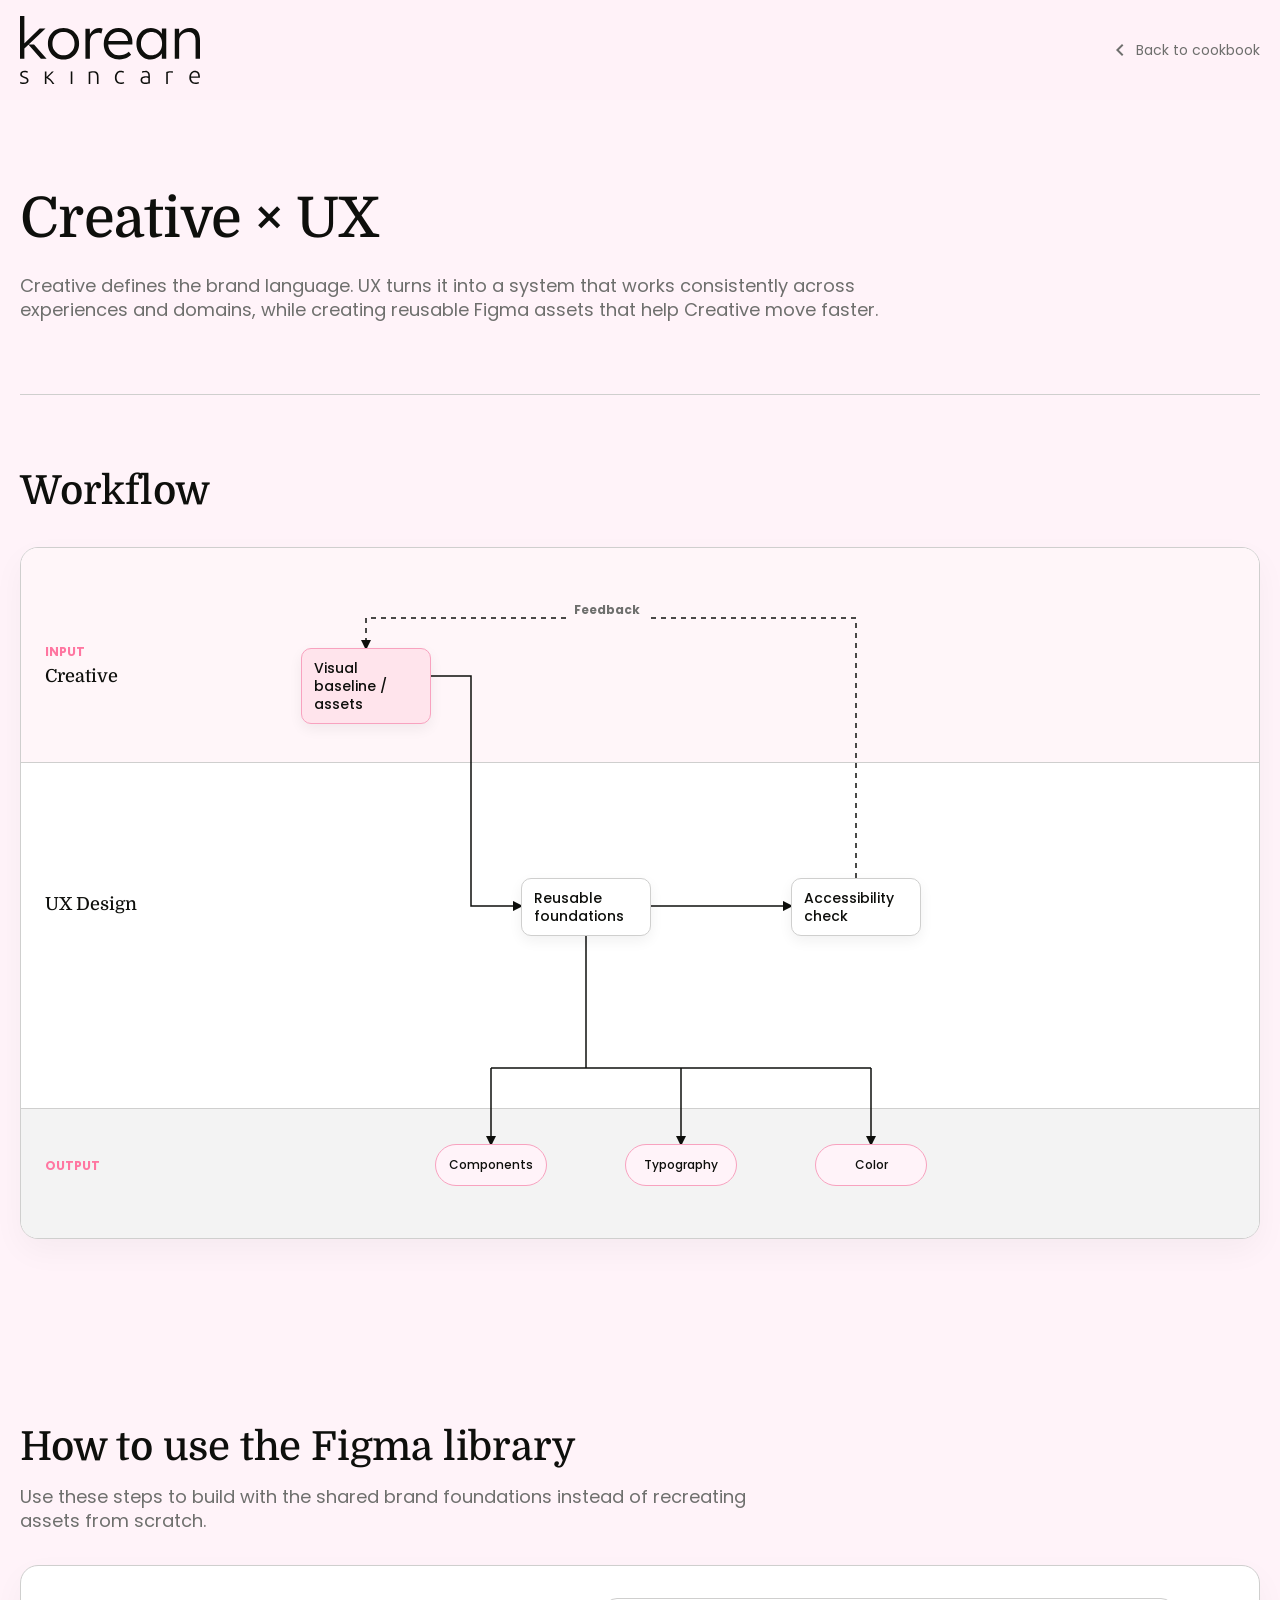
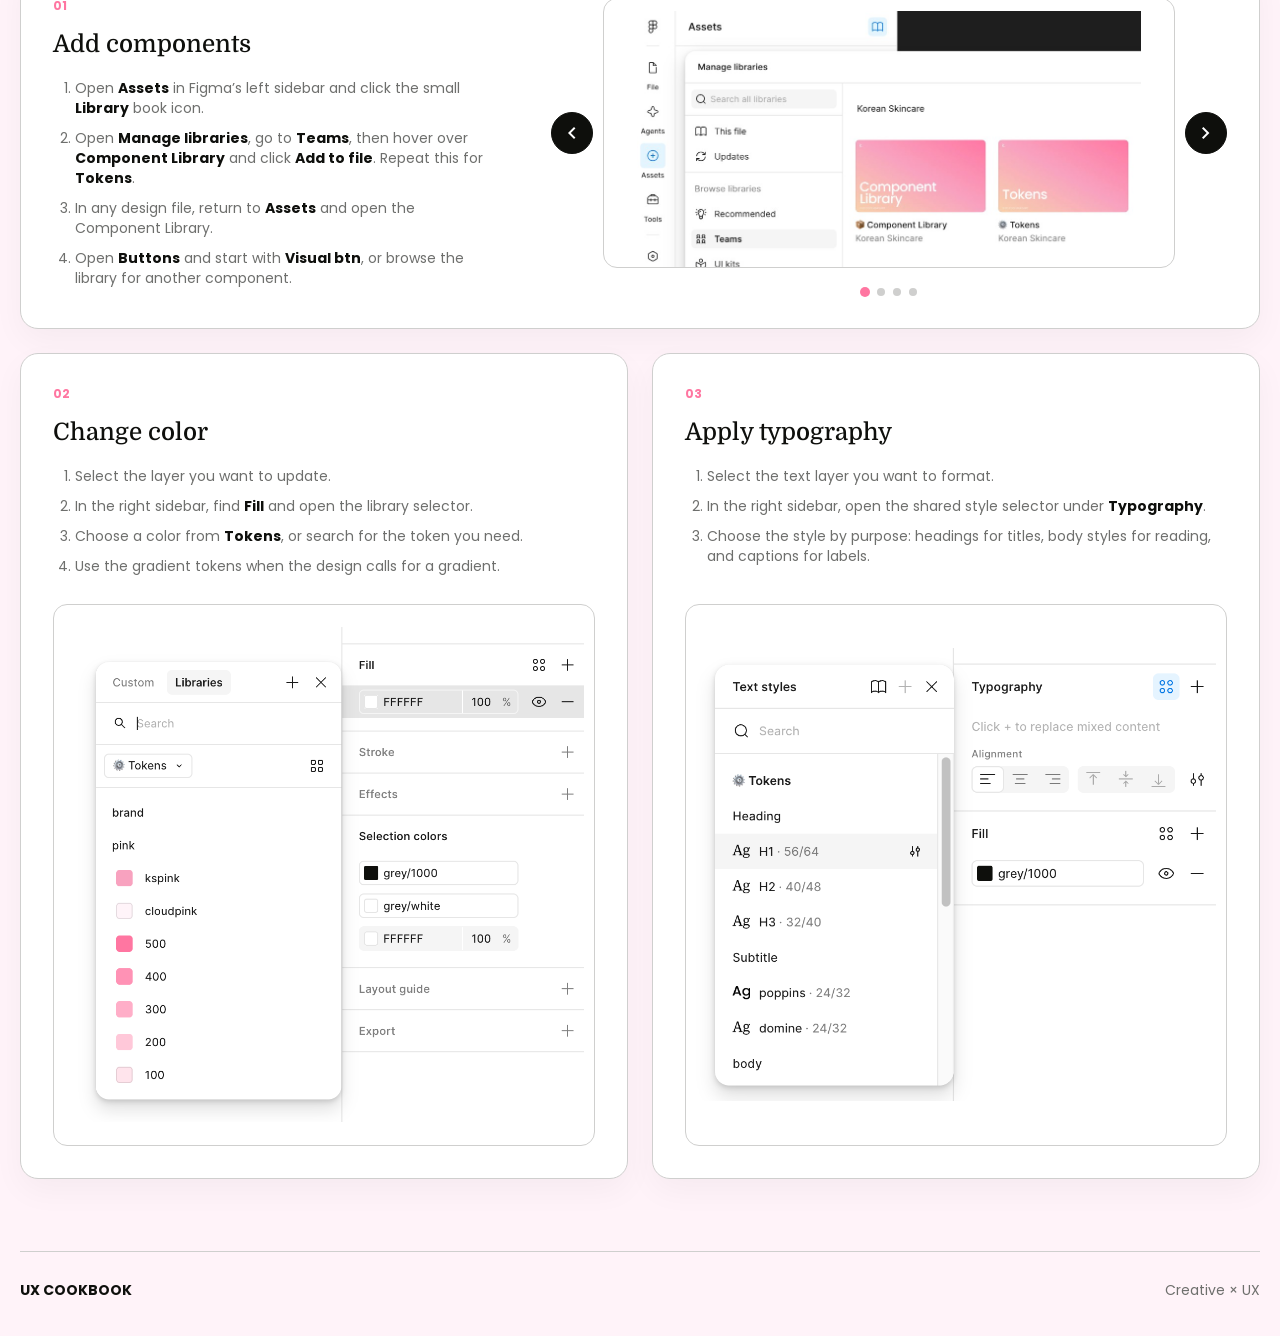
==== creative/index.html @ f83d53e4 "Build the complete UX cookbook experience Co-authored-by: Cursor <cursoragent@cursor.com>" ====
<!DOCTYPE html>
<html lang="en">
<head>
    <meta charset="utf-8"/>
    <meta name="viewport" content="width=device-width, initial-scale=1.0"/>
    <title>Creative × UX | UX Cookbook</title>
    <link href="https://fonts.googleapis.com/css2?family=Domine:wght@500&amp;family=Poppins:wght@400;500;700&amp;display=swap" rel="stylesheet"/>
    <link href="https://fonts.googleapis.com/css2?family=Material+Symbols+Outlined:wght,FILL@100..700,0..1&amp;display=swap" rel="stylesheet"/>
    <link href="../css/design-tokens.css" rel="stylesheet"/>
    <link href="../css/creative.css" rel="stylesheet"/>
</head>
<body class="creative-page">
    <header class="creative-header">
        <a href="../" class="ks-logo-link" aria-label="UX Cookbook home">
            <img src="../assets/logos/korean-skincare-figma.svg" alt="Korean Skincare"/>
        </a>
        <a href="../" class="back-link">
            <span class="plain-chevron material-symbols-outlined" aria-hidden="true">chevron_left</span>
            Back to cookbook
        </a>
    </header>

    <main>
        <section class="creative-hero" aria-labelledby="creative-title">
            <h1 id="creative-title">Creative × UX</h1>
            <p>Creative defines the brand language. UX turns it into a system that works consistently across experiences and domains, while creating reusable Figma assets that help Creative move faster.</p>
        </section>

        <section class="creative-workflow-section" aria-labelledby="creative-workflow-title">
            <h2 id="creative-workflow-title">Workflow</h2>

            <div class="workflow-scroll" tabindex="0" aria-label="Scrollable Creative and UX workflow">
                <div class="workflow-canvas" role="img" aria-label="Creative produces the visual baseline and assets. UX turns them into reusable components, typography, and color, checks accessibility, and sends feedback to Creative.">
                    <div class="workflow-lane workflow-lane--creative" aria-hidden="true"></div>
                    <div class="workflow-lane workflow-lane--ux" aria-hidden="true"></div>
                    <div class="workflow-lane workflow-lane--outputs" aria-hidden="true"></div>

                    <div class="workflow-lane-label workflow-lane-label--creative">
                        <span>Input</span>
                        <strong>Creative</strong>
                    </div>
                    <div class="workflow-lane-label workflow-lane-label--ux">
                        <strong>UX Design</strong>
                    </div>
                    <div class="workflow-lane-label workflow-lane-label--outputs">
                        <span>Output</span>
                    </div>

                    <svg class="workflow-connectors" viewBox="0 0 1180 690" aria-hidden="true" focusable="false">
                        <defs>
                            <marker id="creative-workflow-arrow" viewBox="0 0 10 10" refX="8" refY="5" markerWidth="7" markerHeight="7" orient="auto-start-reverse">
                                <path d="M 0 0 L 10 5 L 0 10 z"></path>
                            </marker>
                        </defs>
                        <path d="M 410 128 H 450 V 358 H 500"></path>
                        <path d="M 630 358 H 770"></path>
                        <path class="workflow-loop" d="M 835 330 V 70 H 345 V 100"></path>
                        <path class="workflow-branch" d="M 565 386 V 520"></path>
                        <path class="workflow-branch" d="M 470 520 H 850"></path>
                        <path d="M 470 520 V 596"></path>
                        <path d="M 660 520 V 596"></path>
                        <path d="M 850 520 V 596"></path>
                    </svg>

                    <article class="workflow-node workflow-node--creative node-visual-baseline">
                        <strong>Visual baseline / assets</strong>
                    </article>

                    <article class="workflow-node workflow-node--ux node-reusable-foundations">
                        <strong>Reusable foundations</strong>
                    </article>

                    <article class="workflow-node workflow-node--ux node-accessibility">
                        <strong>Accessibility check</strong>
                    </article>

                    <span class="feedback-label">Feedback</span>

                    <div class="workflow-output output-components"><span>Components</span></div>
                    <div class="workflow-output output-typography"><span>Typography</span></div>
                    <div class="workflow-output output-color"><span>Color</span></div>
                </div>
            </div>
        </section>

        <section class="figma-guide-section" aria-labelledby="figma-guide-title">
            <div class="guide-heading">
                <h2 id="figma-guide-title">How to use the Figma library</h2>
                <p>Use these steps to build with the shared brand foundations instead of recreating assets from scratch.</p>
            </div>

            <div class="guide-list">
                <article class="guide-step">
                    <div class="guide-step__copy">
                        <span class="guide-step__number">01</span>
                        <h3>Add components</h3>
                        <ol class="guide-instructions">
                            <li>Open <strong>Assets</strong> in Figma’s left sidebar and click the small <strong>Library</strong> book icon.</li>
                            <li>Open <strong>Manage libraries</strong>, go to <strong>Teams</strong>, then hover over <strong>Component Library</strong> and click <strong>Add to file</strong>. Repeat this for <strong>Tokens</strong>.</li>
                            <li>In any design file, return to <strong>Assets</strong> and open the Component Library.</li>
                            <li>Open <strong>Buttons</strong> and start with <strong>Visual btn</strong>, or browse the library for another component.</li>
                        </ol>
                    </div>

                    <figure class="guide-placeholder">
                        <div class="guide-carousel" data-guide-carousel tabindex="0" aria-label="Component setup screenshots">
                            <button class="guide-carousel__arrow guide-carousel__arrow--previous" type="button" data-carousel-previous aria-label="Previous screenshot">
                                <span class="material-symbols-outlined" aria-hidden="true">chevron_left</span>
                            </button>

                            <div class="guide-carousel__viewport">
                                <a class="guide-carousel__slide" href="../assets/creative/figma-manage-libraries.png" target="_blank" rel="noopener noreferrer" data-carousel-slide>
                                    <img src="../assets/creative/figma-manage-libraries.png" alt="Figma Assets panel showing Manage libraries, Teams, Component Library, and Tokens" loading="lazy"/>
                                </a>
                                <a class="guide-carousel__slide" href="../assets/creative/figma-add-to-file.png" target="_blank" rel="noopener noreferrer" data-carousel-slide hidden>
                                    <img src="../assets/creative/figma-add-to-file.png" alt="Figma library card showing the Add to file action" loading="lazy"/>
                                </a>
                                <a class="guide-carousel__slide" href="../assets/creative/figma-component-library.png" target="_blank" rel="noopener noreferrer" data-carousel-slide hidden>
                                    <img src="../assets/creative/figma-component-library.png" alt="Figma Assets panel with the Component Library available" loading="lazy"/>
                                </a>
                                <a class="guide-carousel__slide" href="../assets/creative/figma-visual-button.png" target="_blank" rel="noopener noreferrer" data-carousel-slide hidden>
                                    <img src="../assets/creative/figma-visual-button.png" alt="Figma Component Library opened to Buttons and Visual btn" loading="lazy"/>
                                </a>
                            </div>

                            <button class="guide-carousel__arrow guide-carousel__arrow--next" type="button" data-carousel-next aria-label="Next screenshot">
                                <span class="material-symbols-outlined" aria-hidden="true">chevron_right</span>
                            </button>

                            <div class="guide-carousel__dots" aria-label="Choose screenshot">
                                <button class="is-active" type="button" data-carousel-dot="0" aria-label="Show screenshot 1" aria-current="true"></button>
                                <button type="button" data-carousel-dot="1" aria-label="Show screenshot 2"></button>
                                <button type="button" data-carousel-dot="2" aria-label="Show screenshot 3"></button>
                                <button type="button" data-carousel-dot="3" aria-label="Show screenshot 4"></button>
                            </div>
                        </div>
                    </figure>
                </article>

                <article class="guide-step">
                    <div class="guide-step__copy">
                        <span class="guide-step__number">02</span>
                        <h3>Change color</h3>
                        <ol class="guide-instructions">
                            <li>Select the layer you want to update.</li>
                            <li>In the right sidebar, find <strong>Fill</strong> and open the library selector.</li>
                            <li>Choose a color from <strong>Tokens</strong>, or search for the token you need.</li>
                            <li>Use the gradient tokens when the design calls for a gradient.</li>
                        </ol>
                    </div>

                    <figure class="guide-placeholder">
                        <a class="guide-static-image" href="../assets/creative/figma-color-tokens.png" target="_blank" rel="noopener noreferrer">
                            <img src="../assets/creative/figma-color-tokens.png" alt="Figma Fill library showing Korean Skincare color tokens" loading="lazy"/>
                        </a>
                    </figure>
                </article>

                <article class="guide-step">
                    <div class="guide-step__copy">
                        <span class="guide-step__number">03</span>
                        <h3>Apply typography</h3>
                        <ol class="guide-instructions">
                            <li>Select the text layer you want to format.</li>
                            <li>In the right sidebar, open the shared style selector under <strong>Typography</strong>.</li>
                            <li>Choose the style by purpose: headings for titles, body styles for reading, and captions for labels.</li>
                        </ol>
                    </div>

                    <figure class="guide-placeholder">
                        <a class="guide-static-image" href="../assets/creative/figma-typography-styles.png" target="_blank" rel="noopener noreferrer">
                            <img src="../assets/creative/figma-typography-styles.png" alt="Figma Typography panel showing Korean Skincare shared text styles" loading="lazy"/>
                        </a>
                    </figure>
                </article>
            </div>
        </section>
    </main>

    <footer>
        <a href="../">UX COOKBOOK</a>
        <span>Creative × UX</span>
    </footer>
    <script src="../js/creative.js"></script>
</body>
</html>
---- css/design-tokens.css ----
/*
 * Typography tokens
 * Source: /Users/yannywang/Downloads/tokens/brand.json
 *
 * Domine is reserved for headings and the serif subtitle.
 * Poppins is used for body copy, labels, captions, and controls.
 */
:root {
    /* Brand colors — tokens/brand.json */
    --color-pink-100: #FFE4EC;
    --color-pink-200: #FFC8D9;
    --color-pink-300: #FFADC7;
    --color-pink-400: #FF91B4;
    --color-pink-500: #FF76A1;
    --color-pink-ks: #F8A2BF;
    --color-pink-cloud: #FFF3F9;
    --color-gradient-yellow: #F7D0AA;

    --gradient-180: linear-gradient(180deg, var(--color-pink-500) 0%, var(--color-pink-ks) 50%, var(--color-gradient-yellow) 100%);
    --gradient-225: linear-gradient(225deg, var(--color-pink-500) 0%, var(--color-pink-ks) 50%, var(--color-gradient-yellow) 100%);
    --gradient-270: linear-gradient(270deg, var(--color-pink-500) 0%, var(--color-pink-ks) 50%, var(--color-gradient-yellow) 100%);
    --gradient-315: linear-gradient(270deg, var(--color-pink-500) 0%, var(--color-pink-ks) 50%, var(--color-gradient-yellow) 100%);

    --color-grey-050: #F3F3F3;
    --color-grey-100: #E7E7E7;
    --color-grey-200: #CFCFCE;
    --color-grey-300: #B7B7B6;
    --color-grey-400: #9F9F9E;
    --color-grey-500: #868785;
    --color-grey-600: #6E6F6D;
    --color-grey-700: #565755;
    --color-grey-800: #3E3F3D;
    --color-grey-900: #262724;
    --color-grey-1000: #0E0F0C;
    --color-white: #fff;
    --color-white-a40: rgba(255, 255, 255, 0.4);

    /* Semantic colors — tokens/semantic.json */
    --color-text-primary: var(--color-grey-1000);
    --color-text-default: var(--color-grey-600);
    --color-text-reverse: var(--color-white);
    --color-border-pink: var(--color-pink-ks);
    --color-border-primary: var(--color-grey-200);

    /* Signal colors — tokens/brand.json */
    --color-signal-red-500: #EC0004;
    --color-signal-red-300: #FF3D40;
    --color-signal-orange: #ED6F00;
    --color-signal-green-500: #1C8563;
    --color-signal-green-300: #009C68;

    /* Component aliases — tokens/component.json */
    --color-search-border: var(--color-border-pink);
    --color-search-text: var(--color-text-default);
    --color-announce-gradient: var(--gradient-270);
    --color-announce-light: var(--color-pink-cloud);
    --color-announce-pink: var(--color-pink-500);
    --color-announce-text-primary: var(--color-text-primary);
    --color-announce-text-reverse: var(--color-text-reverse);

    --type-family-heading: 'Domine', serif;
    --type-family-body: 'Poppins', sans-serif;

    --type-h1-size: 56px;
    --type-h1-line: 64px;
    --type-h1-weight: 500;
    --type-h1-tracking: -0.01em;

    --type-h2-size: 40px;
    --type-h2-line: 48px;
    --type-h2-weight: 500;
    --type-h2-tracking: -0.005em;

    --type-h3-size: 32px;
    --type-h3-line: 40px;
    --type-h3-weight: 500;
    --type-h3-tracking: 0;

    --type-subtitle-size: 24px;
    --type-subtitle-line: 32px;
    --type-subtitle-weight: 500;
    --type-subtitle-tracking: 0;

    --type-body-lg-size: 18px;
    --type-body-lg-line: 24px;
    --type-body-md-size: 16px;
    --type-body-md-line: 22px;
    --type-body-sm-size: 14px;
    --type-body-sm-line: 20px;
    --type-body-weight: 400;
    --type-body-tracking: 0;

    --type-caption-lg-size: 12px;
    --type-caption-lg-line: 16px;
    --type-caption-md-size: 10px;
    --type-caption-md-line: 14px;
    --type-caption-sm-size: 8px;
    --type-caption-sm-line: 12px;
    --type-caption-weight: 400;
    --type-caption-tracking: 0;

    --type-button-size: 16px;
    --type-button-line: 24px;
    --type-button-weight: 700;
    --type-button-tracking: 0.05em;
}

body {
    font-family: var(--type-family-body);
    font-size: var(--type-body-md-size);
    line-height: var(--type-body-md-line) !important;
    font-weight: var(--type-body-weight) !important;
    background-color: var(--color-pink-cloud) !important;
}

.ks-logo-link {
    display: inline-flex;
    align-items: center;
    flex: 0 0 auto;
}

.ks-site-nav {
    display: flex;
    align-items: flex-start;
    width: 100%;
    min-height: 100px;
    padding: 16px 20px;
    box-sizing: border-box;
}

.department-card__icon,
.persona-icon,
.metric-icon,
.metric-item-icon,
.design-system-card__icon,
.journey-map__arrow,
.solution-flow-slider__handle,
.ds-spec-icon-item__box,
.ds-spec-banner__icon-wrap,
.ds-spec-wishlist__icon-wrap {
    display: inline-flex;
    align-items: center;
    justify-content: center;
    background: var(--color-pink-ks) !important;
    color: var(--color-grey-1000) !important;
}

.department-card__icon {
    width: 48px;
    height: 48px;
    flex: 0 0 48px;
    border-radius: 9999px;
}

.department-card__number,
.department-card__title,
.department-card__copy,
.department-card__cta {
    transition: color 0.2s ease;
}

.department-card:hover .department-card__number,
.department-card:hover .department-card__title,
.department-card:hover .department-card__copy,
.department-card:hover .department-card__cta {
    color: var(--color-pink-500) !important;
}

.department-card__chevron {
    padding: 0 !important;
    border-radius: 0;
    background: transparent !important;
    color: currentColor !important;
}

.material-symbols-outlined {
    box-sizing: content-box;
    padding: 4px;
    border-radius: 9999px;
    background: var(--color-pink-ks) !important;
    color: var(--color-grey-1000) !important;
}

.material-symbols-outlined.department-card__chevron {
    padding: 0 !important;
    border-radius: 0;
    background: transparent !important;
    color: inherit !important;
}

:where(
    .department-card__icon,
    .persona-icon,
    .metric-icon,
    .metric-item-icon,
    .design-system-card__icon,
    .journey-map__arrow,
    .solution-flow-slider__handle,
    .ds-spec-icon-item__box,
    .ds-spec-banner__icon-wrap,
    .ds-spec-wishlist__icon-wrap
) > .material-symbols-outlined {
    padding: 0;
    background: transparent !important;
}

#scroll-top {
    background: var(--color-pink-ks) !important;
    color: var(--color-grey-1000) !important;
}

#scroll-top > .material-symbols-outlined {
    background: transparent !important;
}

.fade-in {
    opacity: 1 !important;
    transform: none !important;
}

@media (min-width: 640px) {
    .ks-site-nav {
        padding-left: 40px;
        padding-right: 40px;
    }
}

@media (min-width: 768px) {
    .ks-site-nav {
        padding-left: 60px;
        padding-right: 60px;
    }
}

:where(h1, h2, h3, h4, h5, h6) {
    font-family: var(--type-family-heading);
}

:where(h1) {
    font-size: var(--type-h1-size);
    line-height: var(--type-h1-line);
    font-weight: var(--type-h1-weight);
    letter-spacing: var(--type-h1-tracking);
}

:where(h2) {
    font-size: var(--type-h2-size);
    line-height: var(--type-h2-line);
    font-weight: var(--type-h2-weight);
    letter-spacing: var(--type-h2-tracking);
}

:where(h3) {
    font-size: var(--type-h3-size);
    line-height: var(--type-h3-line);
    font-weight: var(--type-h3-weight);
    letter-spacing: var(--type-h3-tracking);
}

:where(h4, h5, h6) {
    font-size: var(--type-subtitle-size);
    line-height: var(--type-subtitle-line);
    font-weight: var(--type-subtitle-weight);
    letter-spacing: var(--type-subtitle-tracking);
}

:where(button, input, select, textarea) {
    font-family: var(--type-family-body);
}

.font-display,
.font-headline-lg,
.font-headline-lg-mobile,
.font-headline-md,
.font-subtitle-domine {
    font-family: var(--type-family-heading) !important;
}

.font-body,
.font-body-lg,
.font-body-md,
.font-body-sm,
.font-caption,
.font-label-caps,
.font-subtitle {
    font-family: var(--type-family-body) !important;
}

.font-sans {
    font-family: var(--type-family-body) !important;
}

.font-serif {
    font-family: var(--type-family-heading) !important;
}

.font-thin,
.font-extralight,
.font-light,
.font-normal {
    font-weight: 400 !important;
}

.font-medium,
.font-semibold {
    font-weight: 500 !important;
}

.font-bold,
.font-extrabold,
.font-black {
    font-weight: 700 !important;
}

.tracking-tighter,
.tracking-tight {
    letter-spacing: var(--type-h2-tracking) !important;
}

.tracking-normal,
.tracking-wide,
.tracking-wider,
.tracking-widest {
    letter-spacing: 0 !important;
}

/* Keep Tailwind's generic size utilities on the supplied token scale. */
.text-xs:not(.material-symbols-outlined) {
    font-size: var(--type-caption-lg-size) !important;
    line-height: var(--type-caption-lg-line) !important;
}

.text-sm:not(.material-symbols-outlined) {
    font-size: var(--type-body-sm-size) !important;
    line-height: var(--type-body-sm-line) !important;
}

.text-base:not(.material-symbols-outlined) {
    font-size: var(--type-body-md-size) !important;
    line-height: var(--type-body-md-line) !important;
}

.text-lg:not(.material-symbols-outlined) {
    font-size: var(--type-body-lg-size) !important;
    line-height: var(--type-body-lg-line) !important;
}

.text-xl:not(.material-symbols-outlined),
.text-2xl:not(.material-symbols-outlined) {
    font-size: var(--type-subtitle-size) !important;
    line-height: var(--type-subtitle-line) !important;
}

.text-3xl:not(.material-symbols-outlined) {
    font-size: var(--type-h3-size) !important;
    line-height: var(--type-h3-line) !important;
}

.text-4xl:not(.material-symbols-outlined) {
    font-size: var(--type-h2-size) !important;
    line-height: var(--type-h2-line) !important;
}

.text-5xl:not(.material-symbols-outlined),
.text-6xl:not(.material-symbols-outlined),
.text-7xl:not(.material-symbols-outlined),
.text-8xl:not(.material-symbols-outlined),
.text-9xl:not(.material-symbols-outlined) {
    font-size: var(--type-h1-size) !important;
    line-height: var(--type-h1-line) !important;
}

.text-display {
    font-size: var(--type-h1-size) !important;
    line-height: var(--type-h1-line) !important;
    font-weight: var(--type-h1-weight) !important;
    letter-spacing: var(--type-h1-tracking) !important;
}

.text-headline-lg {
    font-size: var(--type-h2-size) !important;
    line-height: var(--type-h2-line) !important;
    font-weight: var(--type-h2-weight) !important;
    letter-spacing: var(--type-h2-tracking) !important;
}

.text-headline-lg-mobile,
.text-headline-md {
    font-size: var(--type-h3-size) !important;
    line-height: var(--type-h3-line) !important;
    font-weight: var(--type-h3-weight) !important;
    letter-spacing: var(--type-h3-tracking) !important;
}

.text-subtitle,
.text-subtitle-domine {
    font-size: var(--type-subtitle-size) !important;
    line-height: var(--type-subtitle-line) !important;
    font-weight: var(--type-subtitle-weight) !important;
    letter-spacing: var(--type-subtitle-tracking) !important;
}

.text-body-lg {
    font-size: var(--type-body-lg-size) !important;
    line-height: var(--type-body-lg-line) !important;
    font-weight: var(--type-body-weight) !important;
}

.text-body-md {
    font-size: var(--type-body-md-size) !important;
    line-height: var(--type-body-md-line) !important;
    font-weight: var(--type-body-weight) !important;
}

.text-body-sm {
    font-size: var(--type-body-sm-size) !important;
    line-height: var(--type-body-sm-line) !important;
    font-weight: var(--type-body-weight) !important;
}

.text-caption,
.text-caption-lg {
    font-size: var(--type-caption-lg-size) !important;
    line-height: var(--type-caption-lg-line) !important;
    font-weight: var(--type-caption-weight) !important;
}

.text-caption-md,
.text-label-caps {
    font-size: var(--type-caption-md-size) !important;
    line-height: var(--type-caption-md-line) !important;
    font-weight: var(--type-caption-weight) !important;
    letter-spacing: 0 !important;
}

.text-caption-sm {
    font-size: var(--type-caption-sm-size) !important;
    line-height: var(--type-caption-sm-line) !important;
    font-weight: var(--type-caption-weight) !important;
}

.text-button,
.type-button {
    font-family: var(--type-family-body) !important;
    font-size: var(--type-button-size) !important;
    line-height: var(--type-button-line) !important;
    font-weight: var(--type-button-weight) !important;
    letter-spacing: var(--type-button-tracking) !important;
    text-transform: uppercase;
}

.type-h1 {
    font-family: var(--type-family-heading) !important;
    font-size: var(--type-h1-size) !important;
    line-height: var(--type-h1-line) !important;
    font-weight: var(--type-h1-weight) !important;
    letter-spacing: var(--type-h1-tracking) !important;
}

.type-h2 {
    font-family: var(--type-family-heading) !important;
    font-size: var(--type-h2-size) !important;
    line-height: var(--type-h2-line) !important;
    font-weight: var(--type-h2-weight) !important;
    letter-spacing: var(--type-h2-tracking) !important;
}

.type-h3 {
    font-family: var(--type-family-heading) !important;
    font-size: var(--type-h3-size) !important;
    line-height: var(--type-h3-line) !important;
    font-weight: var(--type-h3-weight) !important;
    letter-spacing: var(--type-h3-tracking) !important;
}

.type-subtitle,
.type-subtitle-domine {
    font-size: var(--type-subtitle-size) !important;
    line-height: var(--type-subtitle-line) !important;
    font-weight: var(--type-subtitle-weight) !important;
    letter-spacing: 0 !important;
}

.type-subtitle {
    font-family: var(--type-family-body) !important;
}

.type-subtitle-domine {
    font-family: var(--type-family-heading) !important;
}

.type-body-lg,
.type-body-md,
.type-body-sm,
.type-caption-lg,
.type-caption-md,
.type-caption-sm {
    font-family: var(--type-family-body) !important;
    font-weight: var(--type-body-weight) !important;
    letter-spacing: 0 !important;
}

.type-body-lg {
    font-size: var(--type-body-lg-size) !important;
    line-height: var(--type-body-lg-line) !important;
}

.type-body-md {
    font-size: var(--type-body-md-size) !important;
    line-height: var(--type-body-md-line) !important;
}

.type-body-sm {
    font-size: var(--type-body-sm-size) !important;
    line-height: var(--type-body-sm-line) !important;
}

.type-caption-lg {
    font-size: var(--type-caption-lg-size) !important;
    line-height: var(--type-caption-lg-line) !important;
}

.type-caption-md {
    font-size: var(--type-caption-md-size) !important;
    line-height: var(--type-caption-md-line) !important;
}

.type-caption-sm {
    font-size: var(--type-caption-sm-size) !important;
    line-height: var(--type-caption-sm-line) !important;
}

@media (max-width: 767px) {
    .text-display {
        font-size: var(--type-h2-size) !important;
        line-height: var(--type-h2-line) !important;
        letter-spacing: var(--type-h2-tracking) !important;
    }
}

@media (min-width: 640px) {
    .sm\:text-sm:not(.material-symbols-outlined) {
        font-size: var(--type-body-sm-size) !important;
        line-height: var(--type-body-sm-line) !important;
    }

    .sm\:text-base:not(.material-symbols-outlined) {
        font-size: var(--type-body-md-size) !important;
        line-height: var(--type-body-md-line) !important;
    }

    .sm\:text-lg:not(.material-symbols-outlined) {
        font-size: var(--type-body-lg-size) !important;
        line-height: var(--type-body-lg-line) !important;
    }

    .sm\:text-xl:not(.material-symbols-outlined),
    .sm\:text-2xl:not(.material-symbols-outlined) {
        font-size: var(--type-subtitle-size) !important;
        line-height: var(--type-subtitle-line) !important;
    }

    .sm\:text-3xl:not(.material-symbols-outlined) {
        font-size: var(--type-h3-size) !important;
        line-height: var(--type-h3-line) !important;
    }

    .sm\:text-4xl:not(.material-symbols-outlined) {
        font-size: var(--type-h2-size) !important;
        line-height: var(--type-h2-line) !important;
    }

    .sm\:text-5xl:not(.material-symbols-outlined),
    .sm\:text-6xl:not(.material-symbols-outlined) {
        font-size: var(--type-h1-size) !important;
        line-height: var(--type-h1-line) !important;
    }
}

@media (min-width: 768px) {
    .md\:text-sm:not(.material-symbols-outlined) {
        font-size: var(--type-body-sm-size) !important;
        line-height: var(--type-body-sm-line) !important;
    }

    .md\:text-base:not(.material-symbols-outlined) {
        font-size: var(--type-body-md-size) !important;
        line-height: var(--type-body-md-line) !important;
    }

    .md\:text-lg:not(.material-symbols-outlined) {
        font-size: var(--type-body-lg-size) !important;
        line-height: var(--type-body-lg-line) !important;
    }

    .md\:text-xl:not(.material-symbols-outlined),
    .md\:text-2xl:not(.material-symbols-outlined) {
        font-size: var(--type-subtitle-size) !important;
        line-height: var(--type-subtitle-line) !important;
    }

    .md\:text-3xl:not(.material-symbols-outlined) {
        font-size: var(--type-h3-size) !important;
        line-height: var(--type-h3-line) !important;
    }

    .md\:text-4xl:not(.material-symbols-outlined) {
        font-size: var(--type-h2-size) !important;
        line-height: var(--type-h2-line) !important;
    }

    .md\:text-5xl:not(.material-symbols-outlined),
    .md\:text-6xl:not(.material-symbols-outlined) {
        font-size: var(--type-h1-size) !important;
        line-height: var(--type-h1-line) !important;
    }
}
---- css/creative.css ----
* {
    box-sizing: border-box;
}

html {
    scroll-behavior: smooth;
}

body {
    margin: 0;
    color: var(--color-text-primary);
}

a {
    color: inherit;
    text-decoration: none;
}

.creative-header {
    display: flex;
    align-items: center;
    justify-content: space-between;
    min-height: 100px;
    padding: 16px 20px;
    background: color-mix(in srgb, var(--color-pink-cloud) 88%, transparent);
}

.back-link {
    display: inline-flex;
    align-items: center;
    gap: 4px;
    color: var(--color-text-default);
    font-size: var(--type-body-sm-size);
    line-height: var(--type-body-sm-line);
    transition: color 0.2s ease;
}

.back-link:hover {
    color: var(--color-pink-500);
}

.plain-chevron.material-symbols-outlined {
    padding: 0 !important;
    border-radius: 0;
    background: transparent !important;
    color: inherit !important;
}

main,
footer {
    width: min(100%, 1280px);
    margin: 0 auto;
    padding-right: 20px;
    padding-left: 20px;
}

.creative-hero {
    padding: 88px 0 72px;
    border-bottom: 1px solid var(--color-border-primary);
}

.creative-hero h1,
.creative-workflow-section h2 {
    margin: 0;
    font-family: var(--type-family-heading);
    font-weight: 500;
}

.creative-hero h1 {
    font-size: clamp(44px, 7vw, var(--type-h1-size));
    line-height: 1.1;
    letter-spacing: var(--type-h1-tracking);
}

.creative-hero p {
    max-width: 860px;
    margin: 24px 0 0;
    color: var(--color-text-default);
    font-size: var(--type-body-lg-size);
    line-height: var(--type-body-lg-line);
}

.creative-workflow-section {
    padding: 72px 0 112px;
}

.creative-workflow-section h2 {
    margin-bottom: 32px;
    font-size: var(--type-h2-size);
    line-height: var(--type-h2-line);
    letter-spacing: var(--type-h2-tracking);
}

.workflow-scroll {
    overflow-x: auto;
    border: 1px solid var(--color-border-primary);
    border-radius: 18px;
    background: var(--color-white);
    box-shadow: 0 12px 32px color-mix(in srgb, var(--color-grey-1000) 4%, transparent);
    scrollbar-color: var(--color-pink-500) transparent;
    scrollbar-width: thin;
}

.workflow-canvas {
    position: relative;
    width: max(100%, 1180px);
    height: 690px;
    overflow: hidden;
}

.workflow-lane {
    position: absolute;
    right: 0;
    left: 0;
}

.workflow-lane--creative {
    top: 0;
    height: 214px;
    background: color-mix(in srgb, var(--color-pink-100) 32%, var(--color-white));
}

.workflow-lane--ux {
    top: 214px;
    height: 346px;
    border-top: 1px solid var(--color-border-primary);
    background: var(--color-white);
}

.workflow-lane--outputs {
    top: 560px;
    height: 130px;
    border-top: 1px solid var(--color-border-primary);
    background: var(--color-grey-050);
}

.workflow-lane-label {
    position: absolute;
    left: 24px;
    z-index: 2;
    display: grid;
    width: 130px;
}

.workflow-lane-label--creative {
    top: 96px;
}

.workflow-lane-label--ux {
    top: 340px;
}

.workflow-lane-label--outputs {
    top: 610px;
}

.workflow-lane-label span {
    color: var(--color-pink-500);
    font-size: var(--type-caption-lg-size);
    line-height: var(--type-caption-lg-line);
    font-weight: 700;
    text-transform: uppercase;
}

.workflow-lane-label strong {
    margin-top: 4px;
    font-family: var(--type-family-heading);
    font-size: var(--type-body-lg-size);
    line-height: var(--type-body-lg-line);
    font-weight: 500;
}

.workflow-connectors {
    position: absolute;
    z-index: 1;
    inset: 0;
    width: 1180px;
    height: 690px;
    pointer-events: none;
}

.workflow-connectors > path {
    fill: none;
    stroke: var(--color-grey-1000);
    stroke-width: 1.5;
    marker-end: url("#creative-workflow-arrow");
}

.workflow-connectors marker path {
    fill: var(--color-grey-1000);
}

.workflow-connectors > .workflow-loop {
    stroke-dasharray: 5 5;
}

.workflow-connectors > .workflow-branch {
    marker-end: none;
}

.workflow-node {
    position: absolute;
    z-index: 2;
    display: flex;
    flex-direction: column;
    justify-content: center;
    width: 130px;
    min-height: 56px;
    padding: 10px 12px;
    border: 1px solid var(--color-border-primary);
    border-radius: 10px;
    background: var(--color-white);
    box-shadow: 0 5px 14px color-mix(in srgb, var(--color-grey-1000) 6%, transparent);
}

.workflow-node strong {
    font-size: var(--type-body-sm-size);
    line-height: 18px;
    font-weight: 500;
}

.workflow-node--creative {
    border-color: var(--color-pink-ks);
    background: var(--color-pink-100);
}

.node-visual-baseline {
    top: 100px;
    left: 280px;
}

.node-reusable-foundations {
    top: 330px;
    left: 500px;
}

.node-accessibility {
    top: 330px;
    left: 770px;
}

.feedback-label {
    position: absolute;
    z-index: 2;
    top: 51px;
    left: 545px;
    padding: 3px 8px;
    background: color-mix(in srgb, var(--color-pink-100) 32%, var(--color-white));
    color: var(--color-text-default);
    font-size: var(--type-caption-lg-size);
    line-height: var(--type-caption-lg-line);
    font-weight: 700;
}

.workflow-output {
    position: absolute;
    top: 596px;
    z-index: 2;
    display: flex;
    align-items: center;
    justify-content: center;
    width: 112px;
    min-height: 42px;
    padding: 8px 10px;
    border: 1px solid var(--color-pink-ks);
    border-radius: 9999px;
    background: var(--color-pink-cloud);
    color: var(--color-grey-1000);
    font-size: var(--type-caption-lg-size);
    line-height: var(--type-caption-lg-line);
    font-weight: 500;
    text-align: center;
}

.output-components {
    left: 414px;
}

.output-typography {
    left: 604px;
}

.output-color {
    left: 794px;
}

.figma-guide-section {
    padding: 72px 0;
    border-bottom: 1px solid var(--color-border-primary);
}

.guide-heading {
    max-width: 760px;
    margin-bottom: 32px;
}

.guide-heading h2,
.guide-step h3 {
    margin: 0;
    font-family: var(--type-family-heading);
    font-weight: 500;
}

.guide-heading h2 {
    font-size: var(--type-h2-size);
    line-height: var(--type-h2-line);
    letter-spacing: var(--type-h2-tracking);
}

.guide-heading p {
    margin: 14px 0 0;
    color: var(--color-text-default);
    font-size: var(--type-body-lg-size);
    line-height: var(--type-body-lg-line);
}

.guide-list {
    display: grid;
    grid-template-columns: repeat(2, minmax(0, 1fr));
    gap: 24px;
}

.guide-step {
    display: grid;
    grid-template-columns: minmax(280px, 0.8fr) minmax(420px, 1.2fr);
    gap: 48px;
    align-items: start;
    padding: 32px;
    border: 1px solid var(--color-border-primary);
    border-radius: 18px;
    background: var(--color-white);
    box-shadow: 0 12px 32px color-mix(in srgb, var(--color-grey-1000) 4%, transparent);
}

.guide-step:first-child {
    grid-column: 1 / -1;
}

.guide-step:not(:first-child) {
    grid-template-columns: 1fr;
    gap: 28px;
}

.guide-step:not(:first-child) .guide-step__copy {
    min-height: 190px;
}

.guide-step:not(:first-child) .guide-static-image {
    height: auto;
    aspect-ratio: 1 / 1;
}

.guide-step__number {
    display: block;
    margin-bottom: 14px;
    color: var(--color-pink-500);
    font-size: var(--type-caption-lg-size);
    line-height: var(--type-caption-lg-line);
    font-weight: 700;
}

.guide-step h3 {
    font-size: var(--type-subtitle-size);
    line-height: var(--type-subtitle-line);
}

.guide-step__copy > p {
    margin: 14px 0 0;
    color: var(--color-text-default);
    font-size: var(--type-body-md-size);
    line-height: var(--type-body-md-line);
}

.guide-instructions {
    display: grid;
    gap: 10px;
    margin: 18px 0 0;
    padding-left: 22px;
    color: var(--color-text-default);
    font-size: var(--type-body-sm-size);
    line-height: var(--type-body-sm-line);
}

.guide-instructions strong {
    color: var(--color-grey-1000);
}

.guide-image-note {
    margin-top: 28px;
    padding: 16px;
    border-left: 3px solid var(--color-pink-500);
    background: var(--color-pink-100);
}

.guide-image-note strong {
    font-size: var(--type-body-sm-size);
    line-height: var(--type-body-sm-line);
}

.guide-image-note p {
    margin: 6px 0 0;
    color: var(--color-text-default);
    font-size: var(--type-body-sm-size);
    line-height: var(--type-body-sm-line);
}

.guide-placeholder {
    margin: 0;
}

.guide-static-image {
    display: grid;
    place-items: center;
    height: 300px;
    overflow: hidden;
    border: 1px solid var(--color-border-primary);
    border-radius: 14px;
    background: var(--color-white);
    cursor: zoom-in;
    transition: border-color 0.2s ease, transform 0.2s ease;
}

.guide-static-image:hover {
    border-color: var(--color-pink-500);
    transform: translateY(-2px);
}

.guide-static-image img {
    display: block;
    width: calc(100% - 20px);
    height: calc(100% - 20px);
    object-fit: contain;
}

.guide-carousel {
    position: relative;
    display: grid;
    grid-template-columns: 42px minmax(0, 1fr) 42px;
    align-items: center;
    gap: 10px;
    padding-bottom: 28px;
}

.guide-carousel:focus-visible {
    outline: 3px solid var(--color-pink-300);
    outline-offset: 4px;
}

.guide-carousel__viewport {
    height: 270px;
    overflow: hidden;
    border: 1px solid var(--color-border-primary);
    border-radius: 14px;
    background: var(--color-white);
}

.guide-carousel__slide {
    display: grid;
    place-items: center;
    width: 100%;
    height: 100%;
    cursor: zoom-in;
}

.guide-carousel__slide[hidden] {
    display: none;
}

.guide-carousel__slide img {
    display: block;
    width: calc(100% - 24px);
    height: calc(100% - 24px);
    object-fit: contain;
}

.guide-carousel__arrow {
    display: inline-flex;
    align-items: center;
    justify-content: center;
    width: 42px;
    height: 42px;
    padding: 0;
    border: 1px solid var(--color-grey-1000);
    border-radius: 50%;
    background: var(--color-grey-1000);
    color: var(--color-white);
    cursor: pointer;
    transition: background 0.2s ease, border-color 0.2s ease, color 0.2s ease;
}

.guide-carousel__arrow:hover {
    border-color: var(--color-pink-500);
    background: var(--color-pink-ks);
    color: var(--color-grey-1000);
}

.guide-carousel__arrow .material-symbols-outlined {
    padding: 0 !important;
    background: transparent !important;
    color: inherit !important;
    font-size: 24px !important;
}

.guide-carousel__dots {
    position: absolute;
    right: 0;
    bottom: 0;
    left: 0;
    display: flex;
    justify-content: center;
    gap: 8px;
}

.guide-carousel__dots button {
    width: 8px;
    height: 8px;
    padding: 0;
    border: 0;
    border-radius: 50%;
    background: var(--color-border-primary);
    cursor: pointer;
    transition: background 0.2s ease, transform 0.2s ease;
}

.guide-carousel__dots button.is-active {
    background: var(--color-pink-500);
    transform: scale(1.25);
}

.placeholder-window {
    overflow: hidden;
    border: 1px solid var(--color-border-primary);
    border-radius: 14px;
    background: var(--color-white);
}

.placeholder-toolbar {
    display: flex;
    align-items: center;
    gap: 6px;
    height: 34px;
    padding: 0 12px;
    border-bottom: 1px solid var(--color-border-primary);
    background: var(--color-grey-1000);
}

.placeholder-toolbar span {
    width: 7px;
    height: 7px;
    border-radius: 50%;
    background: var(--color-pink-ks);
}

.placeholder-body {
    display: grid;
    grid-template-columns: 34% 66%;
    min-height: 260px;
}

.placeholder-sidebar {
    padding: 16px 12px;
    border-right: 1px solid var(--color-border-primary);
    background: color-mix(in srgb, var(--color-pink-100) 32%, var(--color-white));
}

.placeholder-tabs {
    display: flex;
    gap: 16px;
    margin-bottom: 16px;
    font-size: var(--type-caption-lg-size);
    line-height: var(--type-caption-lg-line);
}

.placeholder-tabs strong {
    padding-bottom: 4px;
    border-bottom: 2px solid var(--color-pink-500);
}

.placeholder-library-row {
    display: flex;
    align-items: center;
    justify-content: space-between;
    gap: 8px;
    margin-bottom: 10px;
    color: var(--color-grey-1000);
    font-size: var(--type-caption-lg-size);
    line-height: var(--type-caption-lg-line);
    font-weight: 700;
}

.placeholder-library-row .material-symbols-outlined {
    padding: 0 !important;
    background: transparent !important;
    color: var(--color-grey-1000) !important;
    font-size: 16px !important;
}

.placeholder-search,
.placeholder-component {
    border-radius: 6px;
    background: var(--color-white);
}

.placeholder-search {
    height: 26px;
    margin-bottom: 14px;
    border: 1px solid var(--color-border-primary);
}

.placeholder-component {
    height: 42px;
    margin-top: 8px;
    border: 1px solid color-mix(in srgb, var(--color-pink-500) 45%, var(--color-border-primary));
}

.placeholder-canvas {
    display: grid;
    place-content: center;
    justify-items: center;
    gap: 8px;
    background-image:
        linear-gradient(var(--color-border-primary) 1px, transparent 1px),
        linear-gradient(90deg, var(--color-border-primary) 1px, transparent 1px);
    background-size: 24px 24px;
}

.placeholder-canvas .material-symbols-outlined {
    background: var(--color-pink-ks);
}

.placeholder-canvas div {
    padding: 12px 18px;
    border: 1px solid var(--color-pink-500);
    border-radius: 10px;
    background: var(--color-white);
    font-size: var(--type-body-sm-size);
    line-height: var(--type-body-sm-line);
    font-weight: 700;
}

.placeholder-body--inspector {
    grid-template-columns: 66% 34%;
}

.placeholder-inspector {
    display: grid;
    align-content: start;
    gap: 10px;
    padding: 18px 14px;
    border-left: 1px solid var(--color-border-primary);
    background: color-mix(in srgb, var(--color-pink-100) 24%, var(--color-white));
}

.placeholder-inspector > strong {
    font-size: var(--type-body-sm-size);
    line-height: var(--type-body-sm-line);
}

.placeholder-search--label {
    display: flex;
    align-items: center;
    margin: 0;
    padding: 0 8px;
    color: var(--color-text-default);
    font-size: var(--type-caption-lg-size);
    line-height: var(--type-caption-lg-line);
}

.placeholder-token {
    display: flex;
    align-items: center;
    gap: 8px;
    padding: 7px 8px;
    border: 1px solid var(--color-border-primary);
    border-radius: 7px;
    background: var(--color-white);
    font-size: var(--type-caption-lg-size);
    line-height: var(--type-caption-lg-line);
    font-weight: 700;
}

.placeholder-token i {
    width: 16px;
    height: 16px;
    border-radius: 4px;
    background: var(--color-pink-ks);
}

.placeholder-token:nth-of-type(2) i {
    background: var(--color-grey-1000);
}

.placeholder-token--gradient i {
    background: linear-gradient(135deg, var(--color-pink-100), var(--color-pink-500));
}

.placeholder-color-object {
    min-width: 150px;
    min-height: 92px;
    background: var(--color-pink-ks) !important;
}

.placeholder-type-sample {
    display: grid;
    gap: 8px;
    min-width: 210px;
    text-align: left;
}

.placeholder-type-sample strong {
    font-family: var(--type-family-heading);
    font-size: var(--type-subtitle-size);
    line-height: var(--type-subtitle-line);
    font-weight: 500;
}

.placeholder-type-sample span {
    color: var(--color-text-default);
    font-size: var(--type-body-sm-size);
    line-height: var(--type-body-sm-line);
}

.placeholder-type-style {
    padding: 8px;
    border: 1px solid var(--color-border-primary);
    border-radius: 7px;
    background: var(--color-white);
    font-size: var(--type-caption-lg-size);
    line-height: var(--type-caption-lg-line);
}

.placeholder-type-style.is-selected {
    border-color: var(--color-pink-500);
    background: var(--color-pink-100);
    font-weight: 700;
}

.guide-placeholder figcaption {
    margin-top: 10px;
    color: var(--color-text-default);
    font-size: var(--type-caption-lg-size);
    line-height: var(--type-caption-lg-line);
}

footer {
    display: flex;
    align-items: center;
    justify-content: space-between;
    gap: 24px;
    padding-top: 28px;
    padding-bottom: 36px;
    color: var(--color-text-default);
    font-size: var(--type-body-sm-size);
    line-height: var(--type-body-sm-line);
}

footer a {
    color: var(--color-grey-1000);
    font-weight: 700;
}

footer a:hover {
    color: var(--color-pink-500);
}

@media (max-width: 900px) {
    .guide-list {
        grid-template-columns: 1fr;
    }

    .guide-step {
        grid-template-columns: 1fr;
    }

    .guide-step:not(:first-child) .guide-step__copy {
        min-height: 0;
    }
}

@media (max-width: 680px) {
    .creative-header {
        min-height: 82px;
    }

    .creative-hero {
        padding: 64px 0 52px;
    }

    .creative-workflow-section {
        padding: 52px 0;
    }

    .figma-guide-section {
        padding: 52px 0;
    }

    .guide-step {
        gap: 32px;
        padding: 22px;
    }

    .guide-carousel {
        grid-template-columns: 36px minmax(0, 1fr) 36px;
        gap: 6px;
    }

    .guide-carousel__viewport {
        height: 300px;
    }

    .guide-carousel__arrow {
        width: 36px;
        height: 36px;
    }

    .placeholder-body {
        min-height: 220px;
    }

    footer {
        align-items: flex-start;
        flex-direction: column;
    }
}
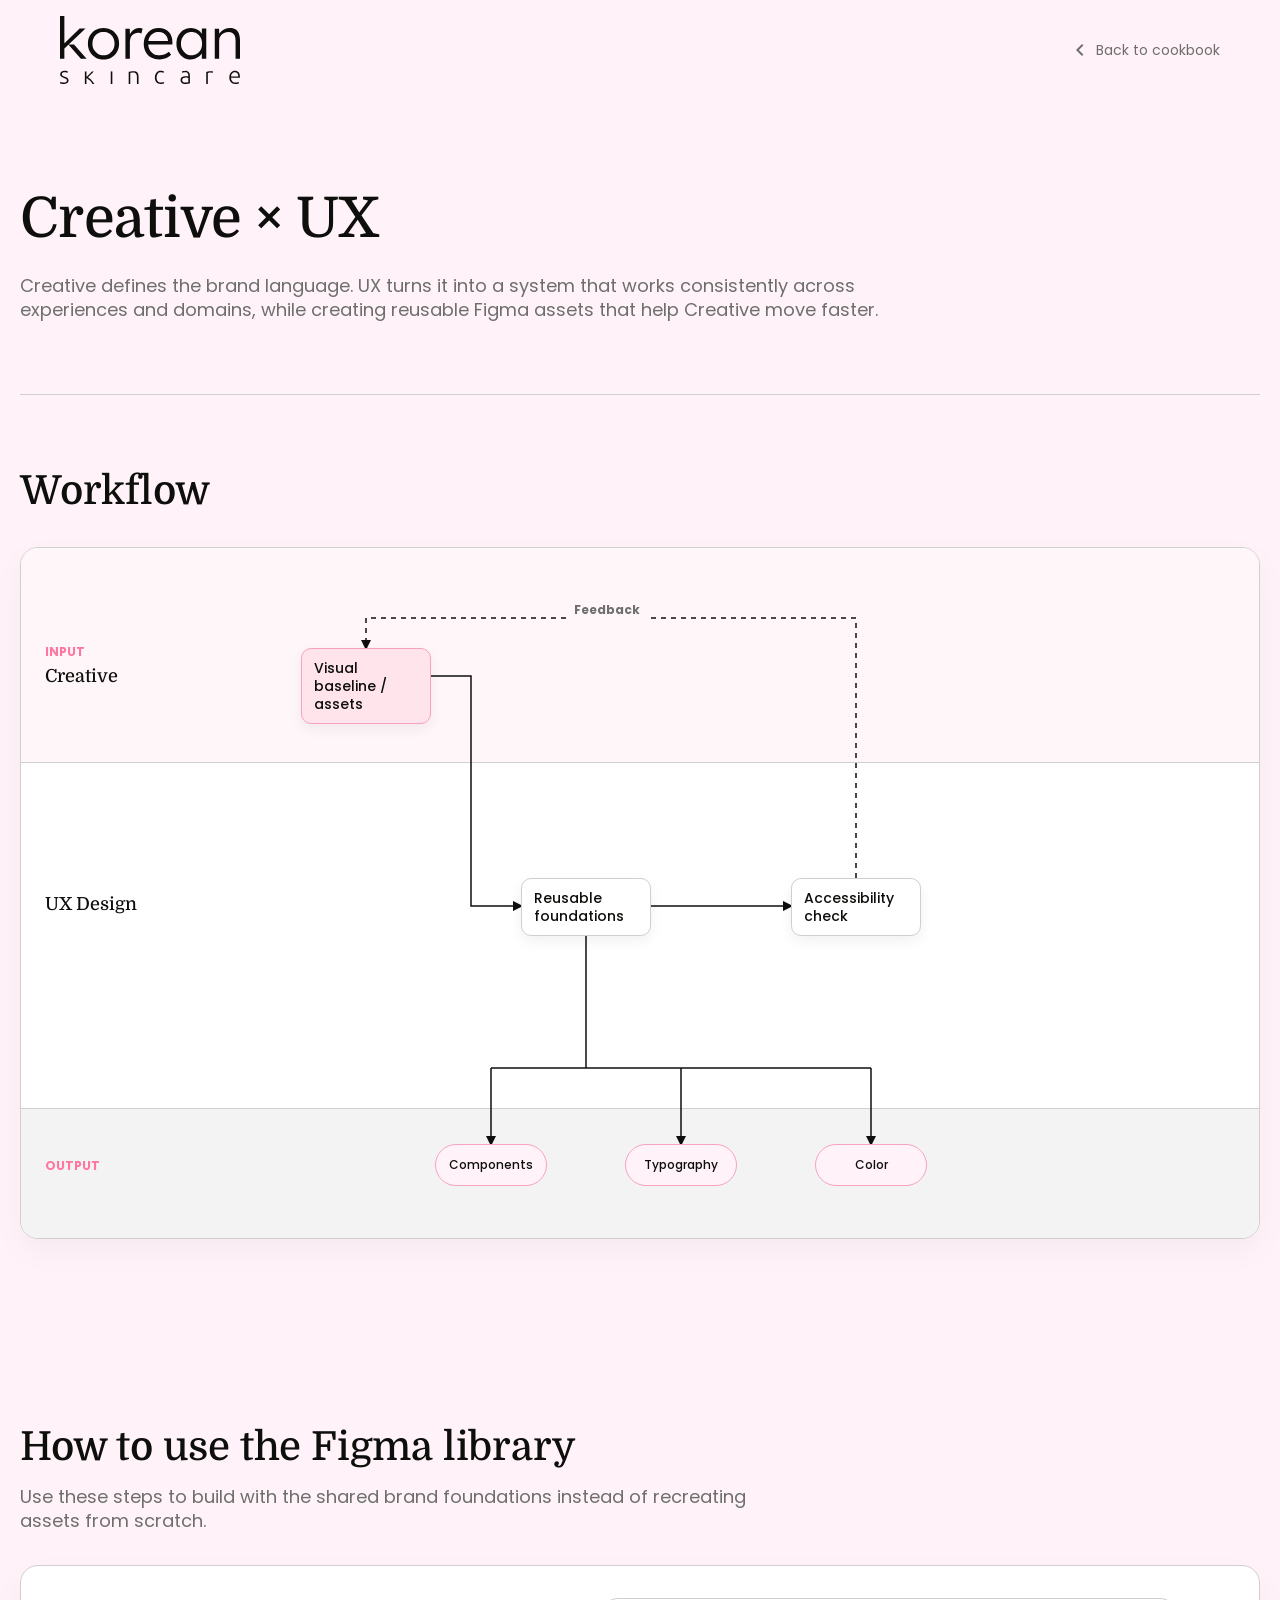
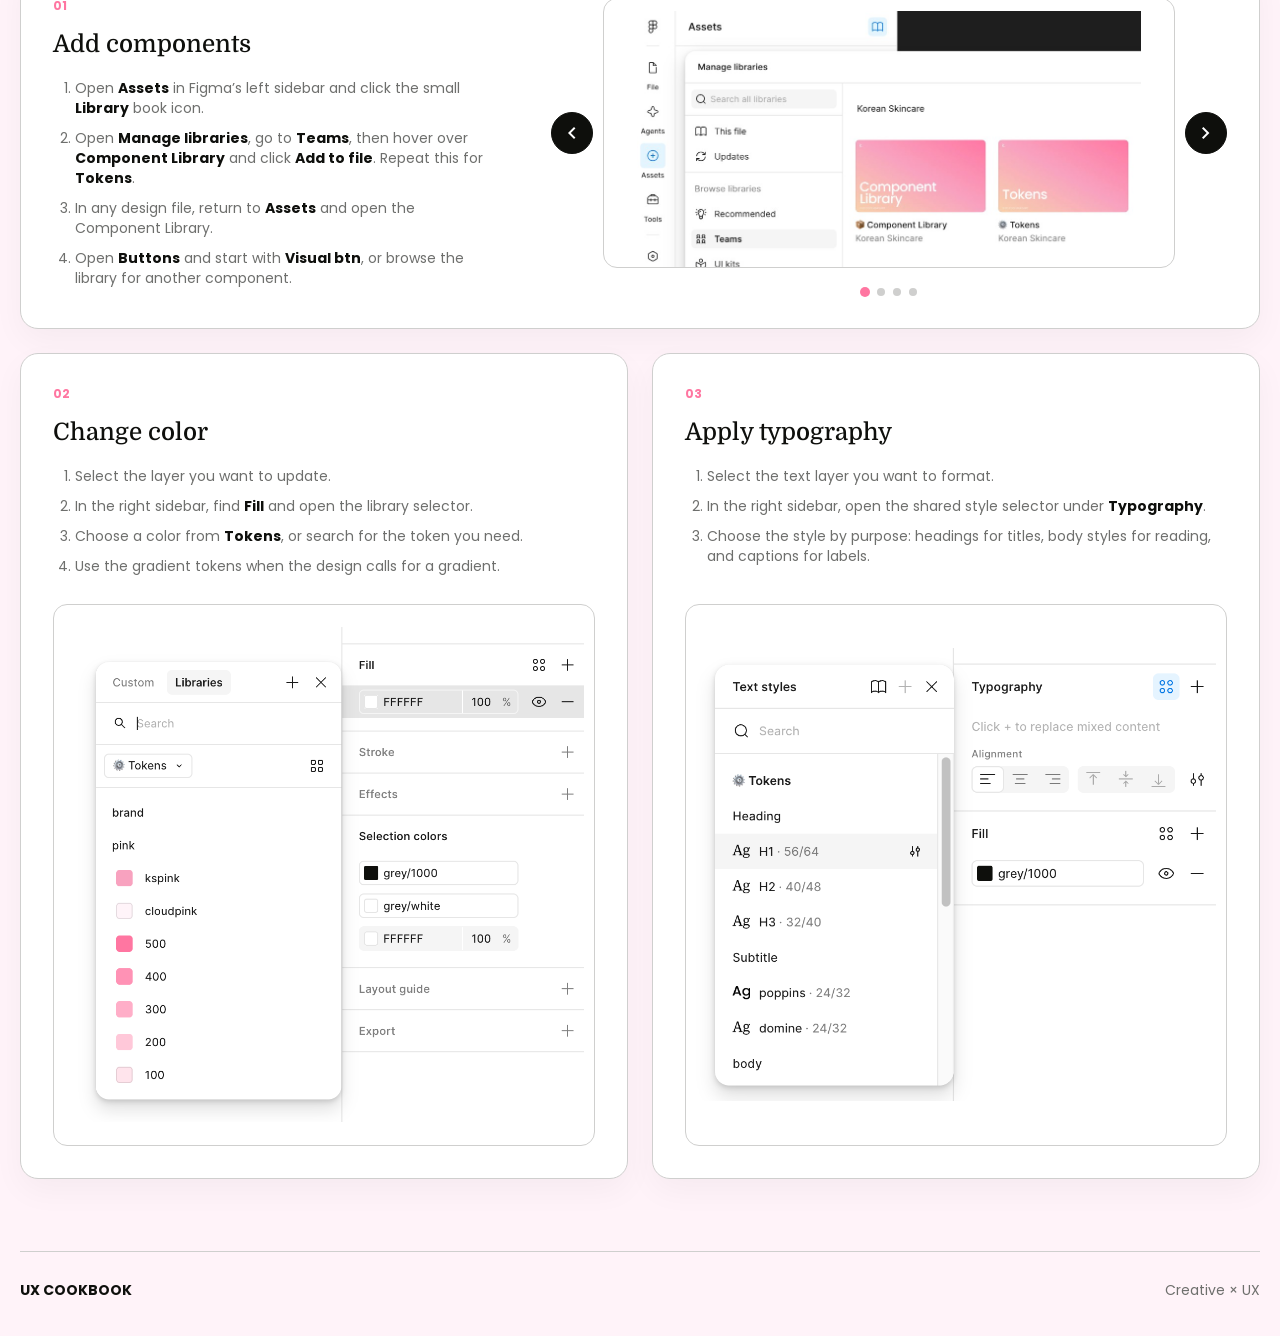
==== commit 73c8f4c3: "Align site logo across pages Co-authored-by: Cursor <cursoragent@cursor.com>" ====
--- a/creative/index.html
+++ b/creative/index.html
@@ -7,7 +7,7 @@
     <link href="https://fonts.googleapis.com/css2?family=Domine:wght@500&amp;family=Poppins:wght@400;500;700&amp;display=swap" rel="stylesheet"/>
     <link href="https://fonts.googleapis.com/css2?family=Material+Symbols+Outlined:wght,FILL@100..700,0..1&amp;display=swap" rel="stylesheet"/>
     <link href="../css/design-tokens.css" rel="stylesheet"/>
-    <link href="../css/creative.css" rel="stylesheet"/>
+    <link href="../css/creative.css?v=20260923-2" rel="stylesheet"/>
 </head>
 <body class="creative-page">
     <header class="creative-header">
--- a/css/creative.css
+++ b/css/creative.css
@@ -763,6 +763,20 @@
     color: var(--color-pink-500);
 }
 
+@media (min-width: 640px) {
+    .creative-header {
+        padding-right: 40px;
+        padding-left: 40px;
+    }
+}
+
+@media (min-width: 768px) {
+    .creative-header {
+        padding-right: 60px;
+        padding-left: 60px;
+    }
+}
+
 @media (max-width: 900px) {
     .guide-list {
         grid-template-columns: 1fr;
